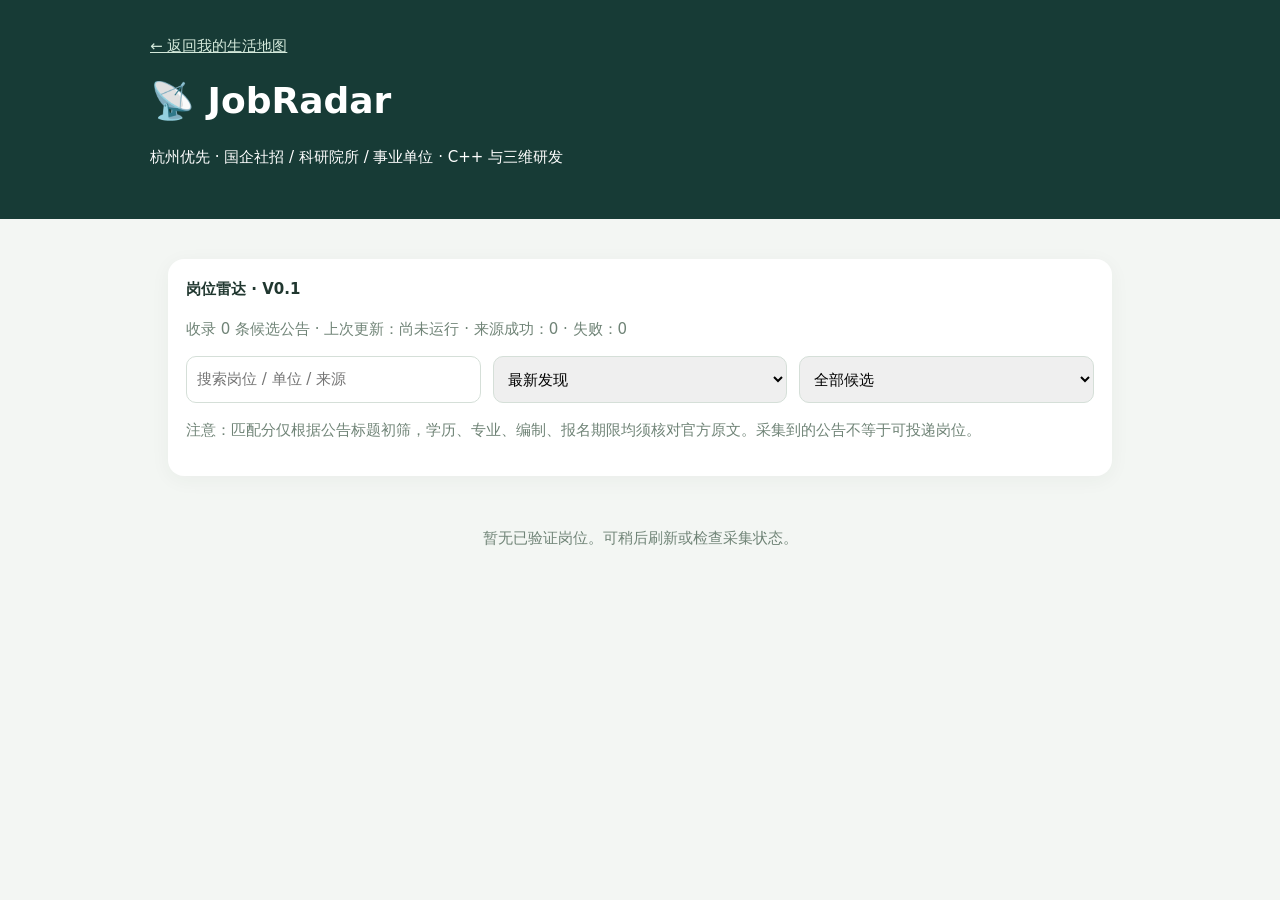
==== jobradar/index.html @ 25f95b4b "feat(jobradar): add jobradar/index.html" ====
<!doctype html><html lang="zh-CN"><head><meta charset="utf-8"><meta name="viewport" content="width=device-width,initial-scale=1"><title>JobRadar · 招聘雷达</title><style>*{box-sizing:border-box}body{margin:0;background:#f3f6f3;color:#20372f;font:15px/1.65 system-ui,-apple-system,"Microsoft YaHei",sans-serif}main{max-width:980px;margin:auto;padding:25px 18px 80px}a{color:#247a53}header{background:#173b36;color:white;padding:34px 18px}header>div{max-width:980px;margin:auto}header a{color:#d3e8da}h1{font-size:36px;margin:12px 0 4px}.muted{color:#708477}.panel,.job{background:white;border-radius:16px;padding:18px;margin:15px 0;box-shadow:0 4px 20px #20372f0c}.controls{display:flex;gap:12px;flex-wrap:wrap}input,select{font:inherit;border:1px solid #d5dfd8;border-radius:10px;padding:10px;min-width:180px;flex:1}.score{font-size:22px;font-weight:700;color:#26744e}.top{display:flex;justify-content:space-between;gap:12px}.job h3{margin:0 0 5px}.pill{background:#e6f0e9;border-radius:30px;padding:3px 9px;font-size:12px;display:inline-block;margin:5px 4px 0 0}.warn{color:#97621e}#list:empty:after{content:"暂无已验证岗位。可稍后刷新或检查采集状态。";display:block;padding:35px;text-align:center;color:#708477}@media(max-width:600px){h1{font-size:29px}.controls{display:block}.controls>*{display:block;width:100%;margin:8px 0}}</style></head><body><header><div><a href="../index.html">← 返回我的生活地图</a><h1>📡 JobRadar</h1><p>杭州优先 · 国企社招 / 科研院所 / 事业单位 · C++ 与三维研发</p></div></header><main><section class="panel"><b>岗位雷达 · V0.1</b><p class="muted" id="meta">正在读取数据…</p><div class="controls"><input id="q" placeholder="搜索岗位 / 单位 / 来源"><select id="sort"><option value="recent">最新发现</option><option value="score">匹配评分</option></select><select id="filter"><option value="all">全部候选</option><option value="tech">标题包含技术关键词</option></select></div><p class="muted">注意：匹配分仅根据公告标题初筛，学历、专业、编制、报名期限均须核对官方原文。采集到的公告不等于可投递岗位。</p></section><section id="list"></section></main><script>
let jobs=[];
const esc=s=>String(s??"").replace(/[&<>"']/g,c=>({"&":"&amp;","<":"&lt;",">":"&gt;",'"':"&quot;","'":"&#39;"}[c]));
function render(){let q=document.querySelector("#q").value.toLowerCase(),sort=document.querySelector("#sort").value,filter=document.querySelector("#filter").value;let a=jobs.filter(j=>(j.title+" "+j.source).toLowerCase().includes(q)&& (filter!=="tech"||j.score>=40));a.sort((x,y)=>sort==="score"?y.score-x.score:String(y.first_seen).localeCompare(String(x.first_seen)));document.querySelector("#list").innerHTML=a.map(j=>`<article class="job"><div class="top"><div><h3>${esc(j.title)}</h3><span class="muted">${esc(j.source)}</span></div><span class="score">${Number(j.score)||0}</span></div><span class="pill">资格：${esc(j.eligibility)}</span><span class="pill">用工：${esc(j.employment)}</span><p class="muted">首次发现：${esc(j.first_seen?.slice(0,10)||"未知")} · 截止日期：${esc(j.deadline||"未提取")}</p><a href="${esc(j.url)}" target="_blank" rel="noopener noreferrer">查看官方来源 →</a></article>`).join("");}
["q","sort","filter"].forEach(id=>document.getElementById(id).addEventListener("input",render));
fetch("./jobs.json",{cache:"no-store"}).then(r=>{if(!r.ok)throw Error("HTTP "+r.status);return r.json()}).then(data=>{jobs=data.jobs||[];let err=(data.sources_failed||[]).length;document.querySelector("#meta").textContent=`收录 ${jobs.length} 条候选公告 · 上次更新：${data.updated_at||"尚未运行"} · 来源成功：${data.sources_ok||0} · 失败：${err}`+(err?" ⚠️ 请检查 Actions 日志":"");render()}).catch(e=>document.querySelector("#meta").textContent="数据读取失败："+e.message);
</script></body></html>
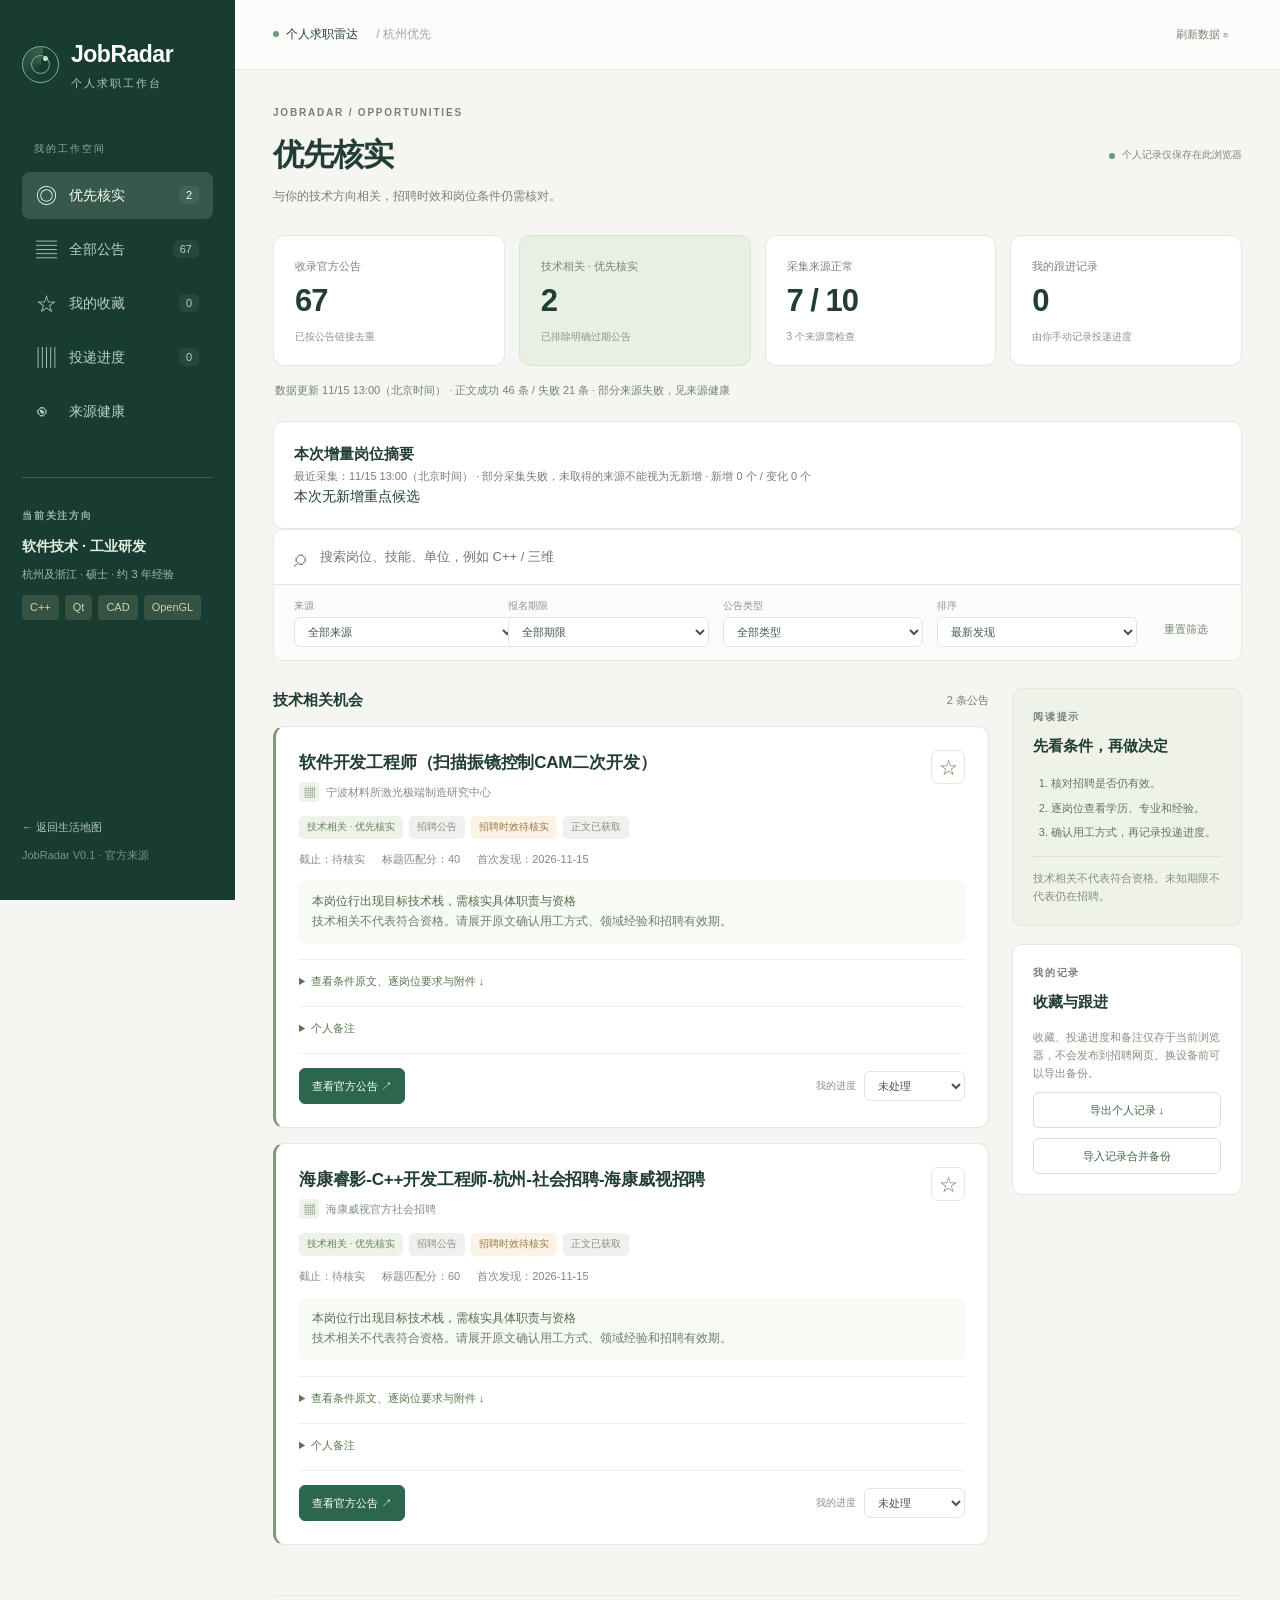
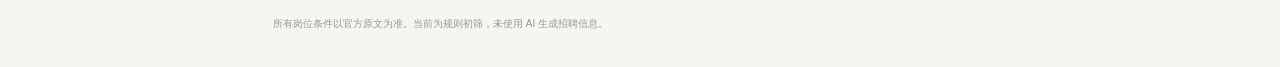
==== commit a4a3ac7a: "feat(jobradar): preserve Windows monitoring and validate test publication Equivalent tree to local c" ====
--- a/jobradar/index.html
+++ b/jobradar/index.html
@@ -1,7 +1,63 @@
-<!doctype html><html lang="zh-CN"><head><meta charset="utf-8"><meta name="viewport" content="width=device-width,initial-scale=1"><title>JobRadar · 招聘雷达</title><style>*{box-sizing:border-box}body{margin:0;background:#f3f6f3;color:#20372f;font:15px/1.65 system-ui,-apple-system,"Microsoft YaHei",sans-serif}main{max-width:980px;margin:auto;padding:25px 18px 80px}a{color:#247a53}header{background:#173b36;color:white;padding:34px 18px}header>div{max-width:980px;margin:auto}header a{color:#d3e8da}h1{font-size:36px;margin:12px 0 4px}.muted{color:#708477}.panel,.job{background:white;border-radius:16px;padding:18px;margin:15px 0;box-shadow:0 4px 20px #20372f0c}.controls{display:flex;gap:12px;flex-wrap:wrap}input,select{font:inherit;border:1px solid #d5dfd8;border-radius:10px;padding:10px;min-width:180px;flex:1}.score{font-size:22px;font-weight:700;color:#26744e}.top{display:flex;justify-content:space-between;gap:12px}.job h3{margin:0 0 5px}.pill{background:#e6f0e9;border-radius:30px;padding:3px 9px;font-size:12px;display:inline-block;margin:5px 4px 0 0}.warn{color:#97621e}#list:empty:after{content:"暂无已验证岗位。可稍后刷新或检查采集状态。";display:block;padding:35px;text-align:center;color:#708477}@media(max-width:600px){h1{font-size:29px}.controls{display:block}.controls>*{display:block;width:100%;margin:8px 0}}</style></head><body><header><div><a href="../index.html">← 返回我的生活地图</a><h1>📡 JobRadar</h1><p>杭州优先 · 国企社招 / 科研院所 / 事业单位 · C++ 与三维研发</p></div></header><main><section class="panel"><b>岗位雷达 · V0.1</b><p class="muted" id="meta">正在读取数据…</p><div class="controls"><input id="q" placeholder="搜索岗位 / 单位 / 来源"><select id="sort"><option value="recent">最新发现</option><option value="score">匹配评分</option></select><select id="filter"><option value="all">全部候选</option><option value="tech">标题包含技术关键词</option></select></div><p class="muted">注意：匹配分仅根据公告标题初筛，学历、专业、编制、报名期限均须核对官方原文。采集到的公告不等于可投递岗位。</p></section><section id="list"></section></main><script>
-let jobs=[];
-const esc=s=>String(s??"").replace(/[&<>"']/g,c=>({"&":"&amp;","<":"&lt;",">":"&gt;",'"':"&quot;","'":"&#39;"}[c]));
-function render(){let q=document.querySelector("#q").value.toLowerCase(),sort=document.querySelector("#sort").value,filter=document.querySelector("#filter").value;let a=jobs.filter(j=>(j.title+" "+j.source).toLowerCase().includes(q)&& (filter!=="tech"||j.score>=40));a.sort((x,y)=>sort==="score"?y.score-x.score:String(y.first_seen).localeCompare(String(x.first_seen)));document.querySelector("#list").innerHTML=a.map(j=>`<article class="job"><div class="top"><div><h3>${esc(j.title)}</h3><span class="muted">${esc(j.source)}</span></div><span class="score">${Number(j.score)||0}</span></div><span class="pill">资格：${esc(j.eligibility)}</span><span class="pill">用工：${esc(j.employment)}</span><p class="muted">首次发现：${esc(j.first_seen?.slice(0,10)||"未知")} · 截止日期：${esc(j.deadline||"未提取")}</p><a href="${esc(j.url)}" target="_blank" rel="noopener noreferrer">查看官方来源 →</a></article>`).join("");}
-["q","sort","filter"].forEach(id=>document.getElementById(id).addEventListener("input",render));
-fetch("./jobs.json",{cache:"no-store"}).then(r=>{if(!r.ok)throw Error("HTTP "+r.status);return r.json()}).then(data=>{jobs=data.jobs||[];let err=(data.sources_failed||[]).length;document.querySelector("#meta").textContent=`收录 ${jobs.length} 条候选公告 · 上次更新：${data.updated_at||"尚未运行"} · 来源成功：${data.sources_ok||0} · 失败：${err}`+(err?" ⚠️ 请检查 Actions 日志":"");render()}).catch(e=>document.querySelector("#meta").textContent="数据读取失败："+e.message);
-</script></body></html>+<!doctype html>
+<html lang="zh-CN">
+<head>
+<meta charset="utf-8"><meta name="viewport" content="width=device-width, initial-scale=1">
+<meta name="description" content="个人求职工作台，聚合官方招聘公告，核对岗位要求，记录求职进度。">
+<title>JobRadar · 个人求职工作台</title>
+<link rel="stylesheet" href="./style.css">
+<script defer src="./ui-core.js"></script><script defer src="./app.js"></script>
+</head>
+<body>
+<a class="skip-link" href="#main">跳到主要内容</a>
+<aside class="sidebar">
+  <a class="brand" href="./"><span class="radar-mark" aria-hidden="true"><i></i></span><span>JobRadar<small>个人求职工作台</small></span></a>
+  <p class="nav-caption">我的工作空间</p>
+  <nav aria-label="主导航">
+    <button data-view="priority" aria-current="page"><span aria-hidden="true">◎</span>优先核实<span id="nav-priority" class="nav-count">—</span></button>
+    <button data-view="all"><span aria-hidden="true">▤</span>全部公告<span id="nav-all" class="nav-count">—</span></button>
+    <button data-view="saved"><span aria-hidden="true">☆</span>我的收藏<span id="nav-saved" class="nav-count">0</span></button>
+    <button data-view="tracking"><span aria-hidden="true">▥</span>投递进度<span id="nav-tracking" class="nav-count">0</span></button>
+    <button data-view="sources"><span aria-hidden="true">◉</span>来源健康</button>
+  </nav>
+  <div class="profile"><span class="eyebrow">当前关注方向</span><strong>软件技术 · 工业研发</strong><p>杭州及浙江 · 硕士 · 约 3 年经验</p><div class="tags"><span>C++</span><span>Qt</span><span>CAD</span><span>OpenGL</span></div></div>
+  <div class="sidebar-bottom"><a href="../index.html">← 返回生活地图</a><span>JobRadar V0.1 · 官方来源</span></div>
+</aside>
+<div class="workspace">
+  <header class="topbar"><div><span class="status-dot"></span>个人求职雷达<span class="topbar-note"> / 杭州优先</span></div><button id="reload" class="button subtle">刷新数据 ↻</button></header>
+  <main id="main" tabindex="-1">
+    <section class="page-heading"><div><p class="eyebrow">JOBRADAR / OPPORTUNITIES</p><h1 id="view-title">优先核实</h1><p id="view-description">先核对与你的技术方向相关的岗位。</p></div><div class="local-label"><span class="status-dot"></span>个人记录仅保存在此浏览器</div></section>
+    <section class="stats" aria-label="数据概况">
+      <div class="stat"><span>收录官方公告</span><strong id="stat-total">—</strong><small>已按公告链接去重</small></div>
+      <div class="stat featured"><span>技术相关 · 优先核实</span><strong id="stat-priority">—</strong><small>已排除明确过期公告</small></div>
+      <div class="stat"><span>采集来源正常</span><strong id="stat-sources">—</strong><small id="source-hint">等待数据</small></div>
+      <div class="stat"><span>我的跟进记录</span><strong id="stat-tracking">0</strong><small>由你手动记录投递进度</small></div>
+    </section>
+    <p id="meta" class="meta" role="status">正在读取招聘数据…</p>
+    <section id="daily-summary" class="panel" aria-label="本次增量岗位摘要">
+      <h2>本次增量岗位摘要</h2>
+      <p id="daily-summary-status" class="meta" role="status">正在读取增量摘要…</p>
+      <div id="daily-summary-items"></div>
+    </section>
+    <p id="storage-warning" class="notice warning" role="status" hidden></p>
+    <section id="browser-tools" class="toolbar panel" aria-label="筛选公告">
+      <label class="search"><span aria-hidden="true">⌕</span><span class="sr-only">搜索岗位、技能、单位</span><input id="q" type="search" placeholder="搜索岗位、技能、单位，例如 C++ / 三维"></label>
+      <div class="filter-row">
+        <label>来源<select id="source"><option value="all">全部来源</option></select></label>
+        <label>报名期限<select id="deadline"><option value="all">全部期限</option><option value="not-expired">排除明确过期</option><option value="unknown">期限待核实</option><option value="expired">已过期</option></select></label>
+        <label>公告类型<select id="type"><option value="all">全部类型</option><option value="notice">招聘公告</option><option value="process">公示 / 流程通知</option><option value="failed">正文获取失败</option></select></label>
+        <label>排序<select id="sort"><option value="recent">最新发现</option><option value="score">标题匹配分</option></select></label>
+        <button id="reset" class="button subtle">重置筛选</button>
+      </div>
+    </section>
+    <div class="content-grid">
+      <section class="results"><div class="section-heading"><h2 id="result-title">待核实机会</h2><span id="result-count" class="meta"></span></div><div id="list" aria-live="polite"></div><div id="health" hidden></div></section>
+      <aside class="context-rail">
+        <section class="panel guide"><p class="eyebrow">阅读提示</p><h2>先看条件，再做决定</h2><ol><li>核对招聘是否仍有效。</li><li>逐岗位查看学历、专业和经验。</li><li>确认用工方式，再记录投递进度。</li></ol><p>技术相关不代表符合资格。未知期限不代表仍在招聘。</p></section>
+        <section class="panel"><p class="eyebrow">我的记录</p><h2>收藏与跟进</h2><p class="muted">收藏、投递进度和备注仅存于当前浏览器，不会发布到招聘网页。换设备前可以导出备份。</p><button id="export" class="button full">导出个人记录 ↓</button><label class="button full import-label">导入记录合并备份<input id="import" type="file" accept="application/json,.json"><span class="sr-only">同一公告的记录以导入内容为准</span></label><p id="record-message" class="meta" role="status"></p></section>
+      </aside>
+    </div>
+    <footer class="footer">所有岗位条件以官方原文为准。当前为规则初筛，未使用 AI 生成招聘信息。</footer>
+  </main>
+</div>
+<noscript>请启用 JavaScript 读取招聘数据。原始公告数据可在 <a href="./jobs.json">jobs.json</a> 查看。</noscript>
+</body></html>
--- a/jobradar/style.css
+++ b/jobradar/style.css
@@ -0,0 +1,3 @@
+:root{--ink:#213d35;--muted:#738079;--green:#2d7358;--mint:#eaf2e9;--paper:#f5f6f2;--line:#e3e8e0;--white:#fff;--warn:#8b6229}*{box-sizing:border-box}body{margin:0;color:var(--ink);background:var(--paper);font:14px/1.65 Inter,"Segoe UI","Microsoft YaHei",sans-serif}button,input,select,textarea{font:inherit}button,a,input,select,textarea,summary{-webkit-tap-highlight-color:transparent}button,summary{cursor:pointer}a{color:var(--green);text-underline-offset:3px}button{color:inherit}button:focus-visible,a:focus-visible,summary:focus-visible,input:focus-visible,select:focus-visible,textarea:focus-visible{outline:3px solid #87b8a0;outline-offset:3px}h1,h2,h3,p{margin:0}button{border:0}button:disabled{opacity:.6;cursor:wait}[hidden]{display:none!important}.sidebar{position:fixed;inset:0 auto 0 0;width:235px;background:#183b32;color:#deebe1;padding:36px 22px;display:flex;flex-direction:column}.brand{display:flex;align-items:center;gap:12px;color:#fff;text-decoration:none;font-size:23px;font-weight:650;letter-spacing:-.5px}.brand small{display:block;color:#b5cabb;font-size:11px;font-weight:400;letter-spacing:2px;margin-top:0}.radar-mark{position:relative;border:1px solid #80af90;width:37px;height:37px;border-radius:50%;display:block;background:conic-gradient(from 10deg,transparent 50%,#7da98d55)}.radar-mark:before{content:"";position:absolute;inset:8px;border:1px solid #80af90;border-radius:50%}.radar-mark i{position:absolute;width:5px;height:5px;background:#c1e3b8;border-radius:50%;left:20px;top:9px}.nav-caption{font-size:10px;color:#91ab9b;letter-spacing:2px;margin:49px 12px 14px}.sidebar nav{display:grid;gap:7px}.sidebar nav button{display:flex;align-items:center;gap:12px;border-radius:8px;padding:12px 14px;background:transparent;color:#bcd0c2;text-align:left}.sidebar nav button[aria-current=page]{background:#36594b;color:#f6fff2}.sidebar nav button:hover{background:#2d5043}.sidebar nav button>span:first-child{font-size:21px;width:21px;line-height:1}.nav-count{margin-left:auto;background:#ffffff10;border-radius:5px;padding:0 7px;font-size:11px}.profile{margin-top:42px;border-top:1px solid #426052;padding-top:25px}.eyebrow{font-size:10px;font-weight:600;letter-spacing:1.8px;color:var(--muted)}.profile .eyebrow{color:#9ebaaa}.profile strong{display:block;font-size:14px;color:#e6f1df;margin-top:9px}.profile p{font-size:11px;color:#a4bdae;margin:7px 0 12px}.tags{display:flex;flex-wrap:wrap;gap:6px}.tags span{font-size:11px;padding:3px 8px;background:#f0f5ef;border-radius:4px;color:#526b5b}.profile .tags span{color:#c2d6be;background:#365342}.sidebar-bottom{margin-top:auto;padding-top:30px;display:grid;gap:10px;font-size:11px}.sidebar-bottom a{color:#b4c8b8;text-decoration:none}.sidebar-bottom span{color:#769784}.workspace{margin-left:235px}.topbar{height:70px;border-bottom:1px solid var(--line);padding:0 38px;background:#fcfdfb;display:flex;justify-content:space-between;align-items:center;font-size:12px}.topbar-note{color:#9aa69b;margin-left:15px}.status-dot{display:inline-block;width:6px;height:6px;background:#6d9c76;border-radius:50%;vertical-align:middle;margin-right:7px}main{max-width:1420px;margin:0 auto;padding:35px 38px}.page-heading{display:flex;justify-content:space-between;align-items:center;gap:20px;margin-bottom:29px}h1{font-size:31px;font-weight:650;letter-spacing:-1px;margin:7px 0}.page-heading p:not(.eyebrow){color:var(--muted);font-size:12px}.local-label{font-size:10px;color:#7c887c;white-space:nowrap}.stats{display:grid;grid-template-columns:repeat(4,1fr);gap:14px;margin-bottom:15px}.stat{background:var(--white);border:1px solid var(--line);border-radius:11px;padding:18px 21px}.stat>span{font-size:11px;color:#778479}.stat strong{display:block;font-size:31px;font-weight:550;line-height:1.5;letter-spacing:-1px}.stat small{font-size:10px;color:#8a948b}.stat.featured{background:#e7f0e2;border-color:#d7e4d1}.meta{font-size:11px;color:var(--muted)}#meta{margin:13px 2px 22px}.panel{background:#fff;border:1px solid var(--line);border-radius:10px;padding:20px}.toolbar{padding:0;overflow:hidden;margin-bottom:27px}.search{display:flex;gap:14px;align-items:center;padding:13px 20px;border-bottom:1px solid var(--line)}.search>span:first-child{font-size:24px;line-height:1;color:#819184}.search input{width:100%;border:0;outline:none;background:transparent;font-size:13px;padding:3px 0;color:var(--ink)}.filter-row{display:flex;align-items:end;gap:14px;padding:13px 20px;background:#fcfdfb;flex-wrap:wrap}.filter-row label{font-size:10px;color:#8a968b;display:grid;gap:3px;flex:1;min-width:110px}select{border:1px solid #e0e6dd;background:white;color:#43594b;border-radius:6px;padding:7px 26px 7px 9px;max-width:100%;font-size:11px}.button{display:inline-flex;align-items:center;justify-content:center;gap:5px;border:1px solid #d7e1d4;background:#fff;color:#446449;border-radius:6px;padding:8px 12px;font-size:11px;text-decoration:none;white-space:nowrap}.button:hover{background:#f0f5ec}.button.primary{background:#2c664f;border-color:#2c664f;color:white}.button.subtle{border-color:transparent;background:transparent;color:#758374}.button.full{width:100%;margin-top:10px}.import-label{cursor:pointer;white-space:normal}.import-label input{position:absolute;width:1px;height:1px;opacity:0}.content-grid{display:grid;grid-template-columns:minmax(0,1fr) 230px;gap:23px;align-items:start}.section-heading{display:flex;justify-content:space-between;align-items:center;margin-bottom:13px;gap:10px}h2{font-size:15px;font-weight:600}.job{background:#fff;border:1px solid var(--line);border-radius:11px;padding:23px;margin-bottom:15px;overflow-wrap:anywhere}.job.priority{border-left:3px solid #7c9d72}.job-header{display:flex;gap:14px;justify-content:space-between}.job h3{font-size:17px;line-height:1.55;letter-spacing:-.2px;font-weight:600}.source{font-size:11px;color:#829083;margin:6px 0 12px}.source-icon{display:inline-grid;place-items:center;width:20px;height:20px;background:#eef3e9;border-radius:4px;margin-right:7px;color:#7e9476}.save-button{flex-shrink:0;width:34px;height:34px;border:1px solid var(--line);background:white;border-radius:7px;font-size:19px;color:#77916c}.save-button[aria-pressed=true]{color:#82622a;background:#faf3df;border-color:#e6d6a7}.badge{display:inline-block;font-size:10px;padding:3px 8px;border-radius:5px;background:#edf3e8;color:#67825d;margin:0 6px 6px 0}.badge.amber{background:#faf3e6;color:#9a7a43}.badge.gray{background:#f0f1ee;color:#879082}.job-facts{font-size:11px;color:#7e8b7f;display:flex;gap:17px;flex-wrap:wrap;margin:5px 0 12px}.reason{background:#f8faf5;padding:11px 13px;border-radius:6px;font-size:12px;color:#6d7e68;margin:13px 0}.reason strong{color:#526c4b;font-weight:500}.reason p+p{margin-top:5px}.job-actions{display:flex;gap:10px;justify-content:space-between;align-items:center;border-top:1px solid #edf0e9;padding-top:14px;margin-top:16px;flex-wrap:wrap}.job-actions label{font-size:10px;color:#86917f;display:flex;gap:8px;align-items:center}.context-rail{display:grid;gap:18px}.context-rail h2{margin:8px 0 13px}.context-rail .muted,.context-rail p:not(.eyebrow){font-size:11px;color:#84907d}.guide{background:#eef2e7;border-color:#e1e8d7}.guide ol{padding-left:18px;font-size:11px;color:#63775b;line-height:2.2;margin:12px 0}.guide p:last-child{border-top:1px solid #dae3cf;padding-top:12px}.footer{margin-top:35px;padding-top:20px;border-top:1px solid var(--line);color:#919c8c;font-size:10px}.notice{padding:13px 17px;border-radius:7px;font-size:12px;margin-bottom:18px}.warning{color:var(--warn);background:#fbf4e6;border:1px solid #efe0c3}.empty{background:white;border:1px dashed #dbe3d6;border-radius:10px;padding:48px 25px;text-align:center;color:#84907b}.empty h3{font-size:16px;color:#58704c;margin:9px 0}.empty p{font-size:12px;max-width:360px;margin:auto}.evidence{margin-top:16px;border-top:1px solid #edf0e9;padding-top:12px;font-size:12px}.evidence summary{color:#59774e;font-size:11px}.evidence p{margin:11px 0;line-height:1.8}.evidence a{color:#698960}.position{border-left:2px solid #b5c7a9;background:#fafbf8;padding:10px 13px;margin:12px 0}.position p{white-space:pre-wrap}.notes{width:100%;resize:vertical;border:1px solid var(--line);border-radius:6px;padding:10px;background:#fcfdfb;color:#435b3b;min-height:72px;margin-top:8px;font-size:12px}.health-item{padding:20px;background:white;border:1px solid var(--line);border-radius:9px;margin-bottom:13px}.health-item p{font-size:12px;margin-top:6px;overflow-wrap:anywhere}.sr-only,.skip-link:not(:focus){position:absolute;width:1px;height:1px;padding:0;overflow:hidden;clip:rect(0,0,0,0);white-space:nowrap}.skip-link:focus{position:fixed;z-index:20;background:white;padding:10px}.muted{color:var(--muted)}@media(min-width:1500px){main{padding-top:45px}.stats{gap:20px}.job{padding:28px}.content-grid{gap:28px;grid-template-columns:minmax(0,1fr) 255px}}@media(max-width:1150px){.sidebar{width:205px;padding:30px 16px}.workspace{margin-left:205px}main{padding:28px 25px}.topbar{padding:0 25px}.content-grid{grid-template-columns:minmax(0,1fr)}.context-rail{grid-template-columns:1fr 1fr}.local-label{display:none}.stat{padding:15px}.stats{gap:10px}}@media(max-width:700px){.sidebar{position:static;width:auto;padding:18px 18px 0}.brand{font-size:21px}.brand small{display:none}.radar-mark{width:30px;height:30px}.sidebar nav{display:flex;overflow:auto;margin-top:18px;gap:5px;padding-bottom:13px}.sidebar nav button{padding:8px 11px;white-space:nowrap;font-size:11px}.sidebar nav button>span:first-child,.nav-count,.nav-caption,.profile,.sidebar-bottom{display:none}.workspace{margin:0}.topbar{height:48px;padding:0 18px}.topbar-note{display:none}main{padding:25px 16px}.page-heading{margin-bottom:21px}h1{font-size:27px}.stats{grid-template-columns:repeat(2,1fr);gap:10px}.stat{padding:14px 15px}.stat strong{font-size:27px}.stat small{font-size:9px}.context-rail{grid-template-columns:1fr}.filter-row{gap:10px;padding:13px}.filter-row label{min-width:calc(50% - 10px)}.search{padding:13px}.job{padding:18px}.job h3{font-size:16px}.job-actions{align-items:start}.job-actions label{flex-direction:column;align-items:start;gap:3px}.eyebrow{font-size:9px}.footer{line-height:1.8}}
+
+@media(max-width:700px){.sidebar nav{scrollbar-width:none}.sidebar nav::-webkit-scrollbar{display:none}}
